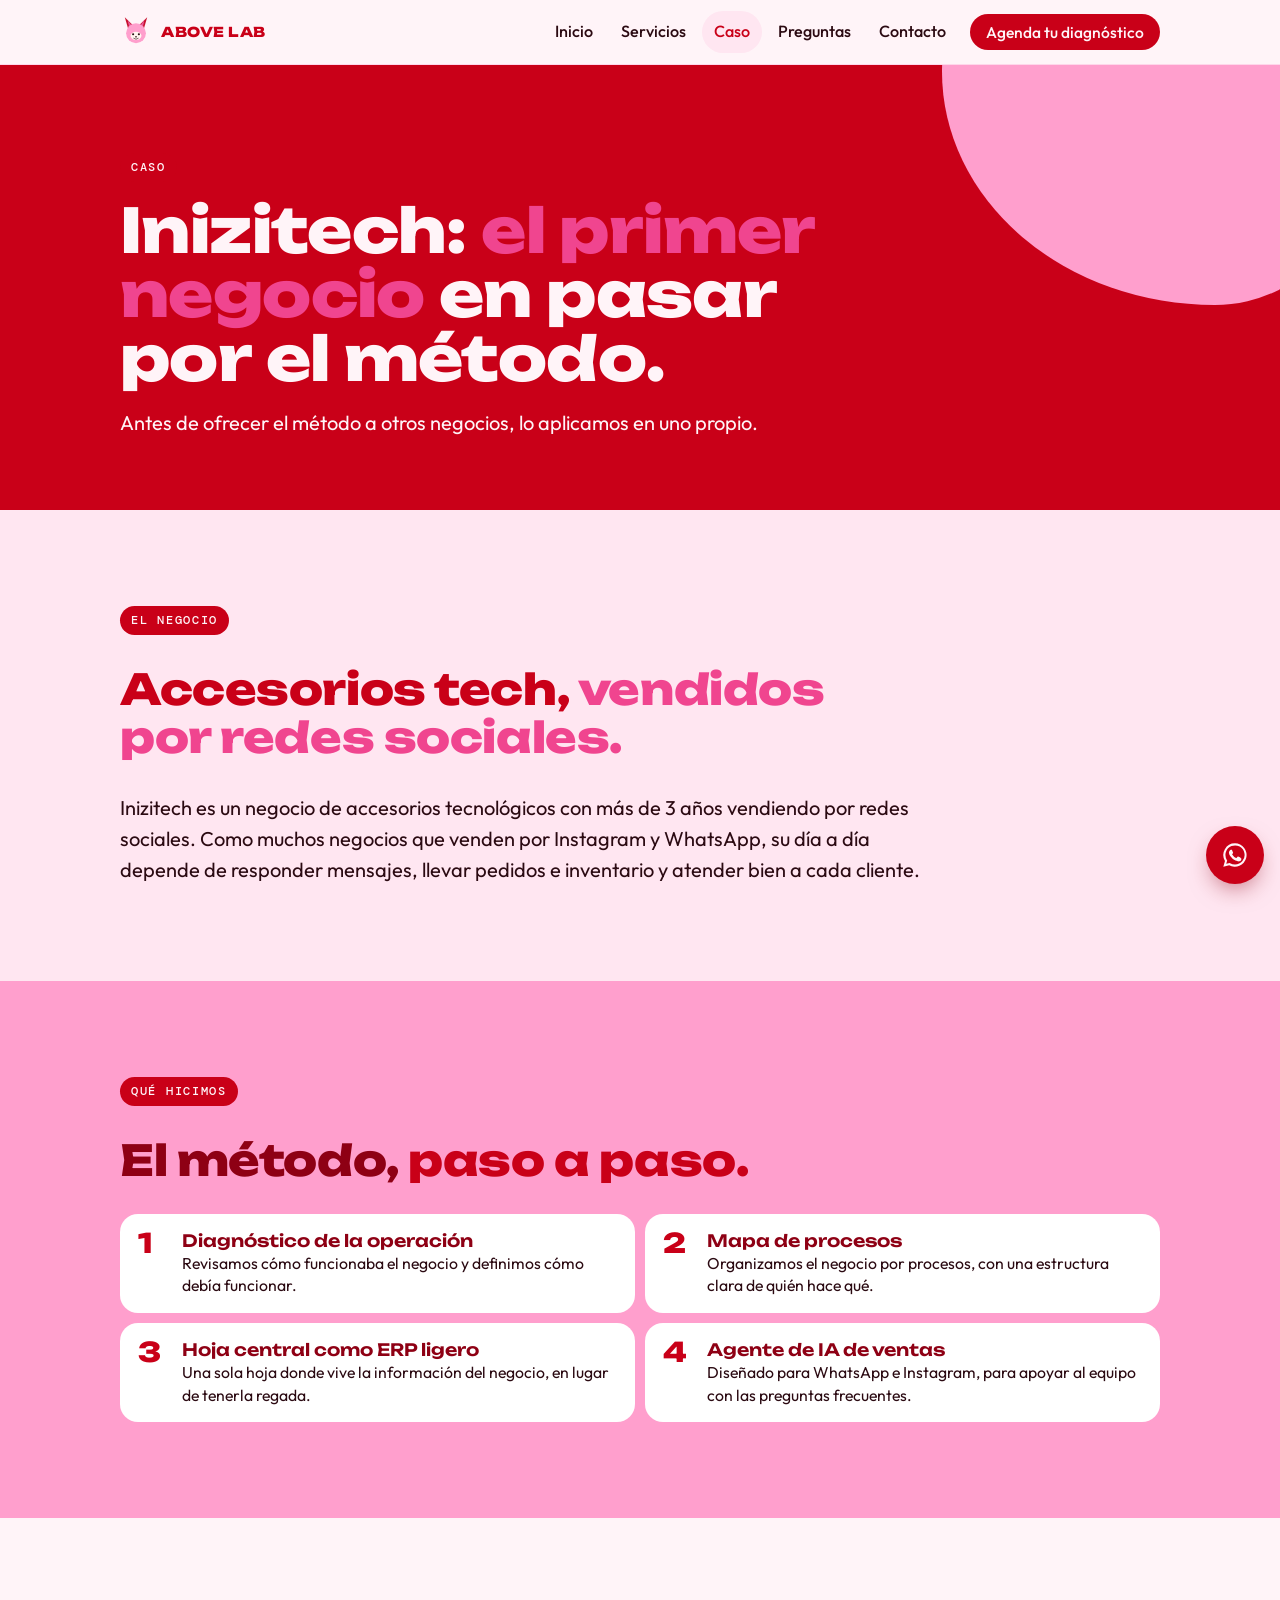
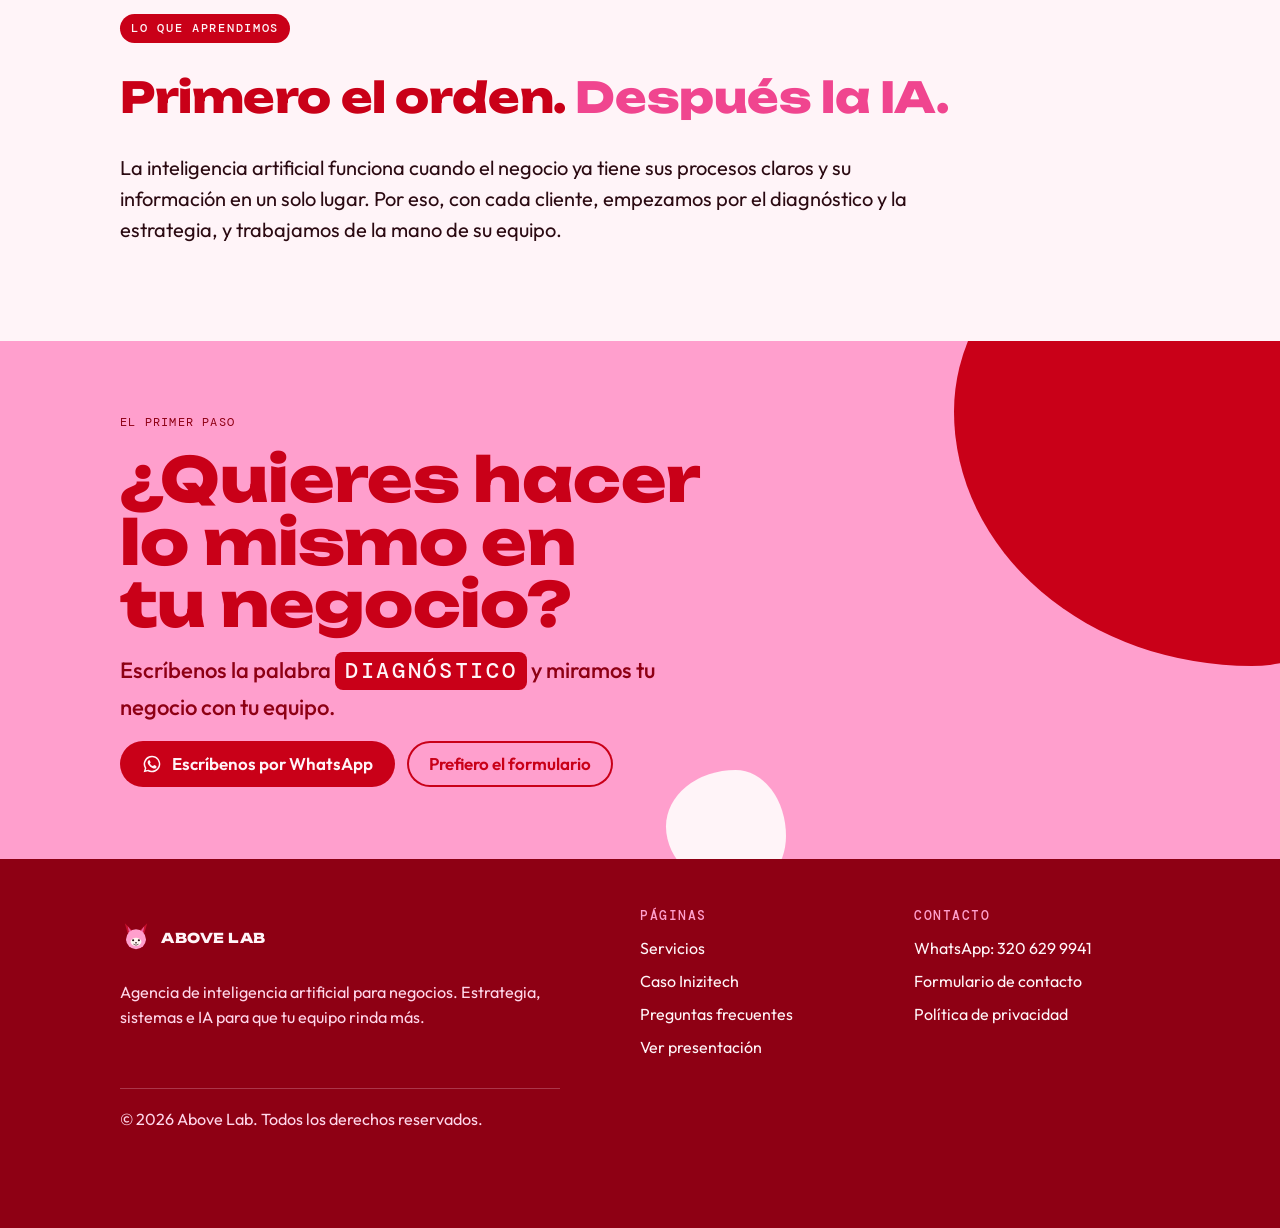
==== caso-inizitech/index.html @ ea4eb494 "Convertir la presentación en una página web completa - Inicio con scroll, menú, servicios, método, c" ====
<!DOCTYPE html>
<html lang="es">
<head>
  <meta charset="UTF-8">
  <meta name="viewport" content="width=device-width, initial-scale=1, viewport-fit=cover">
  <title>Caso Inizitech · Above Lab</title>
  <meta name="description" content="Cómo aplicamos el método de Above Lab en Inizitech, un negocio de accesorios tech que vende por redes sociales: diagnóstico, procesos, ERP ligero y agente de IA.">
  <meta name="theme-color" content="#C90018">
  <link rel="canonical" href="https://abovelab-ia.netlify.app/caso-inizitech/">
  <script>
    /* Si alguien entra por la dirección vieja de GitHub, lo llevamos a la principal (Netlify) */
    if (location.hostname === 'abovelab-ia.github.io') { location.replace('https://abovelab-ia.netlify.app' + location.pathname + location.search + location.hash); }
    document.documentElement.classList.add('js');
  </script>

  <!-- Vista previa al compartir el enlace -->
  <meta property="og:type" content="website">
  <meta property="og:site_name" content="Above Lab">
  <meta property="og:locale" content="es_CO">
  <meta property="og:url" content="https://abovelab-ia.netlify.app/caso-inizitech/">
  <meta property="og:title" content="Caso Inizitech · Above Lab">
  <meta property="og:description" content="Cómo aplicamos el método de Above Lab en Inizitech, un negocio de accesorios tech que vende por redes sociales: diagnóstico, procesos, ERP ligero y agente de IA.">
  <meta property="og:image" content="https://abovelab-ia.netlify.app/og.png">
  <meta property="og:image:width" content="1200">
  <meta property="og:image:height" content="630">
  <meta name="twitter:card" content="summary_large_image">

  <link rel="icon" href="/favicon.svg" type="image/svg+xml">
  <link rel="apple-touch-icon" href="/apple-touch-icon.png">
  <link rel="preconnect" href="https://fonts.googleapis.com">
  <link rel="preconnect" href="https://fonts.gstatic.com" crossorigin>
  <link rel="stylesheet" href="https://fonts.googleapis.com/css2?family=DM+Mono:wght@400;500&family=Outfit:wght@400;500;600&family=Unbounded:wght@600;800&display=swap">
  <link rel="stylesheet" href="/styles.css">
</head>
<body>
  <a class="saltar" href="#contenido">Saltar al contenido</a>

  <!-- ===== Barra superior y menú ===== -->
  <header class="site-header">
    <div class="wrap">
      <a class="brand" href="/" aria-label="Above Lab, ir al inicio">
        <svg viewBox="0 0 100 100" aria-hidden="true">
          <polygon points="25,38 15,4 46,34" fill="#C8102E"/>
          <polygon points="75,38 85,4 54,34" fill="#C8102E"/>
          <polygon points="28,31 24,13 38,31" fill="#E85D9C"/>
          <polygon points="72,31 76,13 62,31" fill="#E85D9C"/>
          <circle cx="50" cy="54" r="31" fill="#FF9FCD"/>
          <ellipse cx="50" cy="62" rx="17" ry="13" fill="#FFF6F0"/>
          <circle cx="41" cy="57" r="3.4" fill="#2A1015"/>
          <circle cx="59" cy="57" r="3.4" fill="#2A1015"/>
          <circle cx="50" cy="65" r="2.6" fill="#2A1015"/>
          <path d="M 43 70 Q 50 76 57 70" stroke="#2A1015" stroke-width="2" fill="none" stroke-linecap="round"/>
        </svg>
        <span>ABOVE LAB</span>
      </a>
      <button class="menu-btn" type="button" aria-controls="menu" aria-expanded="false" aria-label="Abrir menú">
        <svg viewBox="0 0 24 24" aria-hidden="true"><path d="M4 7h16M4 12h16M4 17h16" fill="none" stroke="currentColor" stroke-width="2.2" stroke-linecap="round"/></svg>
      </button>
      <nav class="nav" id="menu" aria-label="Menú principal">
        <a href="/">Inicio</a>
        <a href="/servicios/">Servicios</a>
        <a href="/caso-inizitech/" aria-current="page">Caso</a>
        <a href="/#preguntas">Preguntas</a>
        <a href="/contacto/">Contacto</a>
        <a class="btn chico" href="https://wa.me/573206299941?text=DIAGN%C3%93STICO" target="_blank" rel="noopener">Agenda tu diagnóstico</a>
      </nav>
    </div>
  </header>

  <main id="contenido">

    <section class="page-hero">
      <div class="blob uno" aria-hidden="true"></div>
      <div class="wrap">
        <span class="eyebrow">Caso</span>
        <h1>Inizitech: <em>el primer negocio</em> en pasar por el método.</h1>
        <p class="lede">Antes de ofrecer el método a otros negocios, lo aplicamos en uno propio.</p>
      </div>
    </section>

    <section class="seccion g-claro" aria-labelledby="negocio">
      <div class="wrap">
        <span class="eyebrow">El negocio</span>
        <h2 id="negocio" class="reveal">Accesorios tech, <em>vendidos por redes sociales.</em></h2>
        <p class="lede reveal">Inizitech es un negocio de accesorios tecnológicos con más de 3 años vendiendo por redes sociales. Como muchos negocios que venden por Instagram y WhatsApp, su día a día depende de responder mensajes, llevar pedidos e inventario y atender bien a cada cliente.</p>
      </div>
    </section>

    <section class="seccion g-rosa" aria-labelledby="hicimos">
      <div class="wrap">
        <span class="eyebrow">Qué hicimos</span>
        <h2 id="hicimos" class="reveal">El método, <em>paso a paso.</em></h2>
        <div class="pasos dos">
          <div class="paso reveal"><div><h3>Diagnóstico de la operación</h3><p>Revisamos cómo funcionaba el negocio y definimos cómo debía funcionar.</p></div></div>
          <div class="paso reveal"><div><h3>Mapa de procesos</h3><p>Organizamos el negocio por procesos, con una estructura clara de quién hace qué.</p></div></div>
          <div class="paso reveal"><div><h3>Hoja central como ERP ligero</h3><p>Una sola hoja donde vive la información del negocio, en lugar de tenerla regada.</p></div></div>
          <div class="paso reveal"><div><h3>Agente de IA de ventas</h3><p>Diseñado para WhatsApp e Instagram, para apoyar al equipo con las preguntas frecuentes.</p></div></div>
        </div>
      </div>
    </section>

    <section class="seccion g-crema" aria-labelledby="aprendimos">
      <div class="wrap">
        <span class="eyebrow">Lo que aprendimos</span>
        <h2 id="aprendimos" class="reveal">Primero el orden. <em>Después la IA.</em></h2>
        <p class="lede reveal">La inteligencia artificial funciona cuando el negocio ya tiene sus procesos claros y su información en un solo lugar. Por eso, con cada cliente, empezamos por el diagnóstico y la estrategia, y trabajamos de la mano de su equipo.</p>
      </div>
    </section>

    <!-- Llamado final -->
    <section class="cierre" aria-labelledby="cierre-titulo">
      <div class="blob uno" aria-hidden="true"></div>
      <div class="blob dos" aria-hidden="true"></div>
      <div class="wrap">
        <span class="mono">El primer paso</span>
        <h2 id="cierre-titulo">¿Quieres hacer lo mismo en tu negocio?</h2>
        <p>Escríbenos la palabra <span class="palabra">DIAGNÓSTICO</span> y miramos tu negocio con tu equipo.</p>
        <div class="botones">
          <a class="btn" href="https://wa.me/573206299941?text=DIAGN%C3%93STICO" target="_blank" rel="noopener"><svg viewBox="0 0 24 24" aria-hidden="true"><use href="#ico-wa"/></svg> Escríbenos por WhatsApp</a>
          <a class="btn borde" href="/contacto/">Prefiero el formulario</a>
        </div>
      </div>
    </section>
  </main>

  <!-- ===== Pie de página ===== -->
  <footer class="site-footer">
    <div class="wrap">
      <div style="display:grid;gap:12px">
        <a class="brand" href="/" aria-label="Above Lab, ir al inicio">
          <svg viewBox="0 0 100 100" aria-hidden="true">
          <polygon points="25,38 15,4 46,34" fill="#C8102E"/>
          <polygon points="75,38 85,4 54,34" fill="#C8102E"/>
          <polygon points="28,31 24,13 38,31" fill="#E85D9C"/>
          <polygon points="72,31 76,13 62,31" fill="#E85D9C"/>
          <circle cx="50" cy="54" r="31" fill="#FF9FCD"/>
          <ellipse cx="50" cy="62" rx="17" ry="13" fill="#FFF6F0"/>
          <circle cx="41" cy="57" r="3.4" fill="#2A1015"/>
          <circle cx="59" cy="57" r="3.4" fill="#2A1015"/>
          <circle cx="50" cy="65" r="2.6" fill="#2A1015"/>
          <path d="M 43 70 Q 50 76 57 70" stroke="#2A1015" stroke-width="2" fill="none" stroke-linecap="round"/>
        </svg>
          <span>ABOVE LAB</span>
        </a>
        <p>Agencia de inteligencia artificial para negocios. Estrategia, sistemas e IA para que tu equipo rinda más.</p>
      </div>
      <div>
        <h3>Páginas</h3>
        <ul>
          <li><a href="/servicios/">Servicios</a></li>
          <li><a href="/caso-inizitech/">Caso Inizitech</a></li>
          <li><a href="/#preguntas">Preguntas frecuentes</a></li>
          <li><a href="/presentacion/">Ver presentación</a></li>
        </ul>
      </div>
      <div>
        <h3>Contacto</h3>
        <ul>
          <li><a href="https://wa.me/573206299941?text=DIAGN%C3%93STICO" target="_blank" rel="noopener">WhatsApp: 320 629 9941</a></li>
          <li><a href="/contacto/">Formulario de contacto</a></li>
          <li><a href="/privacidad/">Política de privacidad</a></li>
        </ul>
      </div>
      <p class="legal">© 2026 Above Lab. Todos los derechos reservados.</p>
    </div>
  </footer>

  <a class="wa-flotante" href="https://wa.me/573206299941?text=DIAGN%C3%93STICO" target="_blank" rel="noopener" aria-label="Escríbenos por WhatsApp">
    <svg viewBox="0 0 24 24" aria-hidden="true"><use href="#ico-wa"/></svg>
  </a>

  <!-- Ícono de WhatsApp (se dibuja una vez y se reutiliza) -->
  <svg width="0" height="0" style="position:absolute" aria-hidden="true">
    <symbol id="ico-wa" viewBox="0 0 24 24"><path fill="currentColor" d="M12 2a10 10 0 0 0-8.6 15.1L2 22l5-1.3A10 10 0 1 0 12 2zm0 18.2a8.2 8.2 0 0 1-4.2-1.2l-.3-.2-3 .8.8-2.9-.2-.3A8.2 8.2 0 1 1 12 20.2zm4.5-6.1c-.2-.1-1.5-.7-1.7-.8-.2-.1-.4-.1-.6.1l-.8 1c-.1.2-.3.2-.5.1a6.7 6.7 0 0 1-3.3-2.9c-.3-.4.3-.4.7-1.4.1-.2 0-.3 0-.4l-.8-1.8c-.2-.5-.4-.4-.6-.4h-.5a1 1 0 0 0-.7.3 3 3 0 0 0-.9 2.2 5.2 5.2 0 0 0 1.1 2.7 11.8 11.8 0 0 0 4.5 4c1.7.7 2.3.8 3.2.6.5-.1 1.5-.6 1.7-1.2.2-.6.2-1.1.1-1.2l-.4-.3z"/></symbol>
  </svg>

  <script src="/main.js" defer></script>
</body>
</html>
---- styles.css ----
/* =========================================================
   Above Lab · Estilos de la página web
   Colores, tipografías y piezas que comparten todas las páginas.
   ========================================================= */

/* ===== Colores y tipografías de la marca ===== */
:root{
  color-scheme:light;
  --rojo:#C90018;
  --vino:#8E0014;
  --rosa:#FF9FCD;
  --rosa-claro:#FFE6F1;
  --fucsia:#F0458F;
  --crema:#FFF4F8;
  --rosa-luz:#FFD6EA;
  --tinta:#2B0A12;
  --tinta-suave:#6B3A47;
  --blanco:#FFFFFF;
  --f-display:'Unbounded','Arial Black','Segoe UI',system-ui,sans-serif;
  --f-body:'Outfit','Segoe UI',system-ui,sans-serif;
  --f-mono:'DM Mono','SFMono-Regular',Consolas,monospace;
  --ancho:1080px;
  --gut:max(20px, env(safe-area-inset-left, 0px));
  --header:64px;
}

/* ===== Base ===== */
*{box-sizing:border-box}
html{scroll-behavior:smooth;scroll-padding-top:calc(var(--header) + 12px)}
body{
  margin:0;background:var(--crema);color:var(--tinta);
  font-family:var(--f-body);font-size:16px;line-height:1.55;
  -webkit-tap-highlight-color:transparent;
}
h1,h2,h3,p,ul{margin:0}
img{max-width:100%;display:block}
a{color:inherit}
a:focus-visible,button:focus-visible,input:focus-visible,select:focus-visible,textarea:focus-visible,summary:focus-visible{
  outline:3px solid var(--fucsia);outline-offset:3px;
}
.wrap{width:100%;max-width:var(--ancho);margin-inline:auto;padding-inline:var(--gut)}
.saltar{position:absolute;left:-999px;top:8px;z-index:100;background:var(--rojo);color:var(--crema);padding:10px 14px;border-radius:10px}
.saltar:focus{left:12px}

/* ===== Barra superior y menú ===== */
.site-header{
  position:sticky;top:0;z-index:50;background:rgba(255,244,248,.94);
  backdrop-filter:saturate(1.4) blur(10px);-webkit-backdrop-filter:saturate(1.4) blur(10px);
  border-bottom:1px solid var(--rosa-luz);
}
.site-header .wrap{height:var(--header);display:flex;align-items:center;justify-content:space-between;gap:16px}
.brand{display:flex;align-items:center;gap:9px;text-decoration:none}
.brand svg{width:32px;height:32px;flex:none}
.brand span{font-family:var(--f-display);font-weight:800;font-size:.8rem;letter-spacing:.04em;color:var(--rojo)}
.nav{display:flex;align-items:center;gap:4px}
.nav a{
  text-decoration:none;font-weight:500;font-size:.95rem;color:var(--tinta);
  padding:8px 12px;border-radius:99px;transition:background .2s,color .2s;
}
.nav a:hover{background:var(--rosa-claro);color:var(--rojo)}
.nav a[aria-current="page"]{color:var(--rojo);background:var(--rosa-claro)}
.nav .btn{margin-left:8px}
.nav a.btn,.nav a.btn:hover{color:var(--crema)}
.nav a.btn{background:var(--rojo)}
.nav a.btn:hover{background:var(--vino)}
.menu-btn{
  display:none;width:44px;height:44px;border:0;border-radius:12px;cursor:pointer;
  background:var(--rosa-claro);color:var(--rojo);place-items:center;
}
.menu-btn svg{width:22px;height:22px}
@media (max-width:859px){
  .menu-btn{display:grid}
  .nav{
    position:absolute;left:0;right:0;top:var(--header);
    flex-direction:column;align-items:stretch;gap:2px;
    background:var(--crema);border-bottom:1px solid var(--rosa-luz);
    padding:10px var(--gut) 18px;box-shadow:0 18px 30px -18px rgba(43,10,18,.35);
    display:none;
  }
  .nav.abierto{display:flex}
  .nav a{padding:12px 14px;font-size:1.05rem}
  .nav .btn{margin:8px 0 0;justify-content:center}
}

/* ===== Botones ===== */
.btn{
  display:inline-flex;align-items:center;justify-content:center;gap:10px;
  padding:13px 22px;border-radius:99px;border:0;cursor:pointer;
  font-family:var(--f-body);font-weight:600;font-size:1rem;line-height:1.2;text-decoration:none;
  background:var(--rojo);color:var(--crema);transition:background .2s,transform .2s,color .2s;
}
.btn:hover{background:var(--vino)}
.btn:active{transform:scale(.97)}
.btn svg{width:20px;height:20px;flex:none}
.btn.claro{background:var(--crema);color:var(--rojo)}
.btn.claro:hover{background:var(--rosa-luz)}
.btn.borde{background:transparent;color:var(--rojo);box-shadow:inset 0 0 0 2px var(--rojo)}
.btn.borde:hover{background:var(--rojo);color:var(--crema)}
.on-rojo .btn.borde{color:var(--crema);box-shadow:inset 0 0 0 2px var(--crema)}
.on-rojo .btn.borde:hover{background:var(--crema);color:var(--rojo)}
.btn.chico{padding:9px 16px;font-size:.92rem}
.botones{display:flex;flex-wrap:wrap;gap:12px}
.enlace{font-weight:600;color:var(--rojo);text-decoration:none;display:inline-flex;align-items:center;gap:6px}
.enlace:hover{text-decoration:underline}
.on-rojo .enlace{color:var(--crema)}

/* ===== Secciones ===== */
.seccion{padding-block:64px}
.seccion .wrap{display:flex;flex-direction:column;gap:22px}
.g-claro{background:var(--rosa-claro);color:var(--tinta)}
.g-rosa{background:var(--rosa);color:var(--tinta)}
.g-rojo{background:var(--rojo);color:var(--crema)}
.g-crema{background:var(--crema);color:var(--tinta)}

.eyebrow{
  font-family:var(--f-mono);font-weight:500;font-size:.72rem;letter-spacing:.14em;text-transform:uppercase;
  display:inline-flex;align-items:center;align-self:flex-start;
  padding:5px 11px;border-radius:99px;background:var(--rojo);color:var(--crema);
}
.g-rojo .eyebrow{background:var(--rosa);color:var(--vino)}
h1,h2{font-family:var(--f-display);font-weight:800;letter-spacing:-.01em;text-wrap:balance}
h2{font-size:clamp(1.5rem,5.2vw,2.5rem);line-height:1.14;color:var(--rojo)}
h2 em,h1 em{font-style:normal;color:var(--fucsia)}
.g-rosa h2{color:var(--vino)}
.g-rosa h2 em{color:var(--rojo)}
.g-rojo h2,.g-rojo h1{color:var(--crema)}
.g-rojo h2 em,.g-rojo h1 em{color:var(--rosa)}
.lede{font-size:clamp(1.02rem,3.4vw,1.18rem);max-width:62ch}
.mono{font-family:var(--f-mono);font-size:.72rem;letter-spacing:.1em;text-transform:uppercase}
.nota-final{font-size:1.02rem;font-weight:500;max-width:60ch}

/* ===== Portada (inicio) y encabezado de páginas internas ===== */
.hero{position:relative;overflow:hidden;background:var(--rojo);color:var(--crema)}
.hero .wrap{position:relative;min-height:min(84svh,720px);display:flex;flex-direction:column;justify-content:flex-end;gap:18px;padding-block:56px}
.hero .mono{color:var(--rosa-luz)}
.wordmark{font-size:clamp(3.2rem,17vw,7.5rem);line-height:.92;letter-spacing:-.03em;color:var(--crema)}
.wordmark b{display:block;font-weight:800;color:var(--rosa)}
.tagline{font-size:clamp(1.08rem,4.2vw,1.45rem);font-weight:500;line-height:1.3;max-width:30ch}
.blob{position:absolute;aspect-ratio:1;border-radius:58% 42% 38% 62% / 47% 55% 45% 53%;animation:morf 14s ease-in-out infinite alternate}
.blob.uno{width:min(92vw,560px);top:-40%;right:-34%;background:var(--rosa)}
.blob.dos{width:min(26vw,150px);top:34%;left:-8%;background:var(--vino);animation-duration:10s;animation-direction:alternate-reverse}
.page-hero{position:relative;overflow:hidden;background:var(--rojo);color:var(--crema)}
.page-hero .wrap{position:relative;padding-block:56px 48px;display:flex;flex-direction:column;gap:16px}
.page-hero h1{font-size:clamp(2rem,8vw,3.6rem);line-height:1.05}
.page-hero .lede{color:var(--crema)}
.page-hero .blob.uno{width:150px;top:-60px;right:-60px}
.page-hero .blob.dos{display:none}

/* ===== Tarjetas ===== */
.grid{display:grid;grid-template-columns:1fr;gap:12px}
.card{border-radius:18px;padding:16px 18px;background:var(--blanco);color:var(--tinta);display:flex;flex-direction:column;gap:6px}
.card .mono{color:var(--fucsia)}
.card h3{font-family:var(--f-display);font-weight:600;font-size:1.02rem;line-height:1.25}
.card p{font-size:.95rem;line-height:1.45}
.g-rojo .card p{color:var(--tinta)}
.remate{font-size:1.02rem;font-weight:500;max-width:60ch}

/* Problema */
.sintoma{display:grid;grid-template-columns:auto 1fr;gap:12px;align-items:start;padding:15px 16px;border-radius:16px;background:var(--blanco)}
.sintoma .x{width:30px;height:30px;border-radius:50%;background:var(--rojo);color:var(--crema);display:grid;place-items:center;font-family:var(--f-display);font-weight:800;font-size:.8rem}
.sintoma h3{font-size:1.02rem;font-weight:600;line-height:1.25}
.sintoma p{font-size:.93rem;color:var(--tinta-suave);line-height:1.45}

/* Servicios (sigla + texto) */
.servicio{display:grid;grid-template-columns:54px 1fr;gap:14px;align-items:start}
.sym{
  width:54px;height:54px;border-radius:12px;display:grid;place-items:center;
  font-family:var(--f-display);font-weight:800;font-size:1.12rem;background:var(--rojo);color:var(--crema);
}
.sym.rosa{background:var(--rosa);color:var(--vino)}
.servicio h3{font-size:1.02rem;font-weight:600;line-height:1.25}
.servicio p{font-size:.93rem;line-height:1.45;color:var(--tinta-suave)}
.servicio-card{background:var(--blanco);border-radius:20px;padding:20px;display:flex;flex-direction:column;gap:12px}
.servicio-card .cabeza{display:grid;grid-template-columns:54px 1fr;gap:14px;align-items:center}
.servicio-card h3{font-family:var(--f-display);font-weight:600;font-size:1.05rem;line-height:1.25;color:var(--vino)}
.servicio-card p{font-size:.96rem;line-height:1.5}
.grupo-titulo{font-family:var(--f-mono);font-size:.78rem;letter-spacing:.12em;text-transform:uppercase;color:var(--vino);margin-top:10px}

/* Lista con chulitos */
.checks{list-style:none;padding:0;display:grid;gap:8px}
.checks li{display:grid;grid-template-columns:22px 1fr;gap:10px;font-size:.95rem;line-height:1.4;align-items:start}
.checks li::before{
  content:"";width:22px;height:22px;border-radius:50%;background:var(--rojo);
  background-image:url("data:image/svg+xml,%3Csvg xmlns='http://www.w3.org/2000/svg' viewBox='0 0 22 22'%3E%3Cpath d='M6 11.5l3.4 3.4L16.2 8' fill='none' stroke='%23FFF4F8' stroke-width='2.4' stroke-linecap='round' stroke-linejoin='round'/%3E%3C/svg%3E");
}

/* Pasos numerados */
.pasos{display:grid;grid-template-columns:1fr;gap:10px;counter-reset:paso}
.paso{counter-increment:paso;display:grid;grid-template-columns:auto 1fr;gap:14px;align-items:start;align-content:start;padding:16px 18px;border-radius:18px;background:var(--blanco)}
.paso::before{content:counter(paso);font-family:var(--f-display);font-weight:800;font-size:1.6rem;line-height:1;color:var(--rojo);min-width:1.1em}
.paso h3{font-family:var(--f-display);font-weight:600;font-size:1rem;line-height:1.25;color:var(--vino)}
.paso p{font-size:.93rem;line-height:1.45}
.g-claro .paso.crema,.g-crema .paso{background:var(--blanco)}

/* Caso */
.ficha{background:var(--blanco);border-radius:22px;padding:22px 20px;display:flex;flex-direction:column;gap:14px;border:2px dashed var(--rosa)}
.ficha p{font-size:.98rem}

/* Preguntas frecuentes */
.faq{display:grid;gap:10px}
.faq details{background:var(--blanco);border-radius:16px;padding:0 18px}
.faq summary{
  cursor:pointer;list-style:none;display:flex;justify-content:space-between;align-items:center;gap:14px;
  padding:16px 0;font-weight:600;font-size:1.02rem;line-height:1.3;
}
.faq summary::-webkit-details-marker{display:none}
.faq summary::after{
  content:"+";flex:none;width:28px;height:28px;border-radius:50%;display:grid;place-items:center;
  background:var(--rosa-claro);color:var(--rojo);font-family:var(--f-display);font-weight:800;transition:transform .2s;
}
.faq details[open] summary::after{transform:rotate(45deg)}
.faq details p{padding:0 0 18px;font-size:.96rem;line-height:1.55;color:var(--tinta-suave);max-width:70ch}

/* Llamado final */
.cierre{position:relative;overflow:hidden;background:var(--rosa);color:var(--vino)}
.cierre .wrap{position:relative;padding-block:72px;display:flex;flex-direction:column;gap:16px;align-items:flex-start}
.cierre .blob.uno{background:var(--rojo);width:150px;top:-60px;right:-60px}
.cierre .blob.dos{background:var(--crema);top:auto;bottom:-6%;left:52%}
.cierre h2{font-size:clamp(2rem,9vw,4rem);line-height:1.02;color:var(--rojo);max-width:14ch}
.cierre p{font-size:clamp(1.05rem,4vw,1.3rem);font-weight:500;max-width:32ch}
.palabra{display:inline-block;font-family:var(--f-mono);font-weight:500;letter-spacing:.12em;background:var(--rojo);color:var(--crema);padding:2px 10px;border-radius:8px}

/* ===== Formulario ===== */
.form{display:grid;gap:14px;background:var(--blanco);border-radius:22px;padding:22px 20px}
.campo{display:grid;gap:6px}
.campo label{font-weight:600;font-size:.95rem}
.campo .ayuda{font-size:.85rem;color:var(--tinta-suave)}
.campo input,.campo select,.campo textarea{
  width:100%;font:inherit;font-size:1rem;color:var(--tinta);
  background:var(--crema);border:1.5px solid var(--rosa-luz);border-radius:12px;padding:12px 14px;
}
.campo input:focus,.campo select:focus,.campo textarea:focus{border-color:var(--rojo);outline:none;box-shadow:0 0 0 3px var(--rosa-luz)}
.campo textarea{min-height:120px;resize:vertical}
.acepto{display:grid;grid-template-columns:22px 1fr;gap:10px;align-items:start;font-size:.92rem}
.acepto input{width:20px;height:20px;margin:2px 0 0;accent-color:var(--rojo)}
.oculto{position:absolute!important;left:-9999px!important}
.contacto-grid{display:grid;grid-template-columns:1fr;gap:16px;align-items:start}
.canal{background:var(--rojo);color:var(--crema);border-radius:22px;padding:22px 20px;display:flex;flex-direction:column;gap:12px}
.canal h3{font-family:var(--f-display);font-weight:800;font-size:1.15rem}

/* Texto largo (política) */
.texto{max-width:72ch;display:flex;flex-direction:column;gap:14px}
.texto h2{font-size:clamp(1.2rem,4vw,1.5rem);margin-top:14px}
.texto p,.texto li{font-size:1rem;line-height:1.65}
.texto ul{padding-left:1.2em;display:grid;gap:6px}

/* ===== Pie de página ===== */
.site-footer{background:var(--vino);color:var(--crema);padding-block:48px 96px}
.site-footer .wrap{display:grid;gap:28px}
.site-footer .brand span{color:var(--crema)}
.site-footer p{font-size:.95rem;color:var(--rosa-luz);max-width:40ch}
.site-footer h3{font-family:var(--f-mono);font-size:.74rem;letter-spacing:.12em;text-transform:uppercase;color:var(--rosa);margin-bottom:10px;font-weight:500}
.site-footer ul{list-style:none;padding:0;display:grid;gap:8px}
.site-footer a{text-decoration:none;color:var(--crema)}
.site-footer a:hover{text-decoration:underline}
.legal{font-size:.82rem;color:var(--rosa-luz);border-top:1px solid rgba(255,214,234,.25);padding-top:18px}

/* ===== Botón flotante de WhatsApp ===== */
.wa-flotante{
  position:fixed;right:max(16px, env(safe-area-inset-right, 0px));bottom:max(16px, env(safe-area-inset-bottom, 0px));z-index:60;
  width:58px;height:58px;border-radius:50%;display:grid;place-items:center;
  background:var(--rojo);color:var(--crema);box-shadow:0 10px 24px -8px rgba(142,0,20,.6);
  transition:transform .2s,background .2s;
}
.wa-flotante:hover{background:var(--vino);transform:scale(1.06)}
.wa-flotante svg{width:28px;height:28px}

/* ===== Animaciones ===== */
@keyframes morf{to{border-radius:40% 60% 62% 38% / 58% 40% 60% 42%;transform:rotate(14deg) scale(1.05)}}
.js .reveal{opacity:0;transform:translateY(18px);transition:opacity .6s ease,transform .6s cubic-bezier(.2,.7,.2,1)}
.js .reveal.visible{opacity:1;transform:none}
@media (prefers-reduced-motion: reduce){
  html{scroll-behavior:auto}
  *,*::before,*::after{animation:none!important;transition:none!important}
  .js .reveal{opacity:1;transform:none}
}

/* ===== Pantallas grandes (computadora) ===== */
@media (min-width:820px){
  html{font-size:106.25%}
  .seccion{padding-block:96px}
  .seccion .wrap{gap:30px}
  .grid.dos{grid-template-columns:1fr 1fr}
  .grid.tres{grid-template-columns:repeat(3,1fr)}
  .grid.cuatro{grid-template-columns:repeat(4,1fr)}
  .pasos.dos{grid-template-columns:1fr 1fr}
  .pasos.tres{grid-template-columns:repeat(3,1fr)}
  .pasos.cuatro{grid-template-columns:repeat(4,1fr)}
  .pasos.cuatro .paso,.pasos.tres .paso{grid-template-columns:1fr}
  .hero .wrap{justify-content:center}
  .hero .wrap > *{max-width:min(58%,600px)}
  .blob.uno{width:min(46vw,620px);top:-18%;right:-10%}
  .blob.dos{width:120px;top:auto;bottom:10%;left:56%}
  .wordmark{font-size:clamp(3rem,9vw,7rem)}
  .page-hero .wrap{padding-block:88px 72px}
  .page-hero .blob.uno{width:min(40vw,440px);top:-45%;right:-8%}
  .cierre .blob.uno{width:min(42vw,480px);top:-30%;right:-12%}
  .page-hero .wrap > *{max-width:min(70%,720px)}
  .cierre .wrap > *{max-width:min(58%,620px)}
  .cierre h2{font-size:clamp(2rem,4.8vw,3.8rem)}
  .contacto-grid{grid-template-columns:3fr 2fr;gap:24px}
  .site-footer .wrap{grid-template-columns:2fr 1fr 1fr}
  .legal{grid-column:1/-1}
}
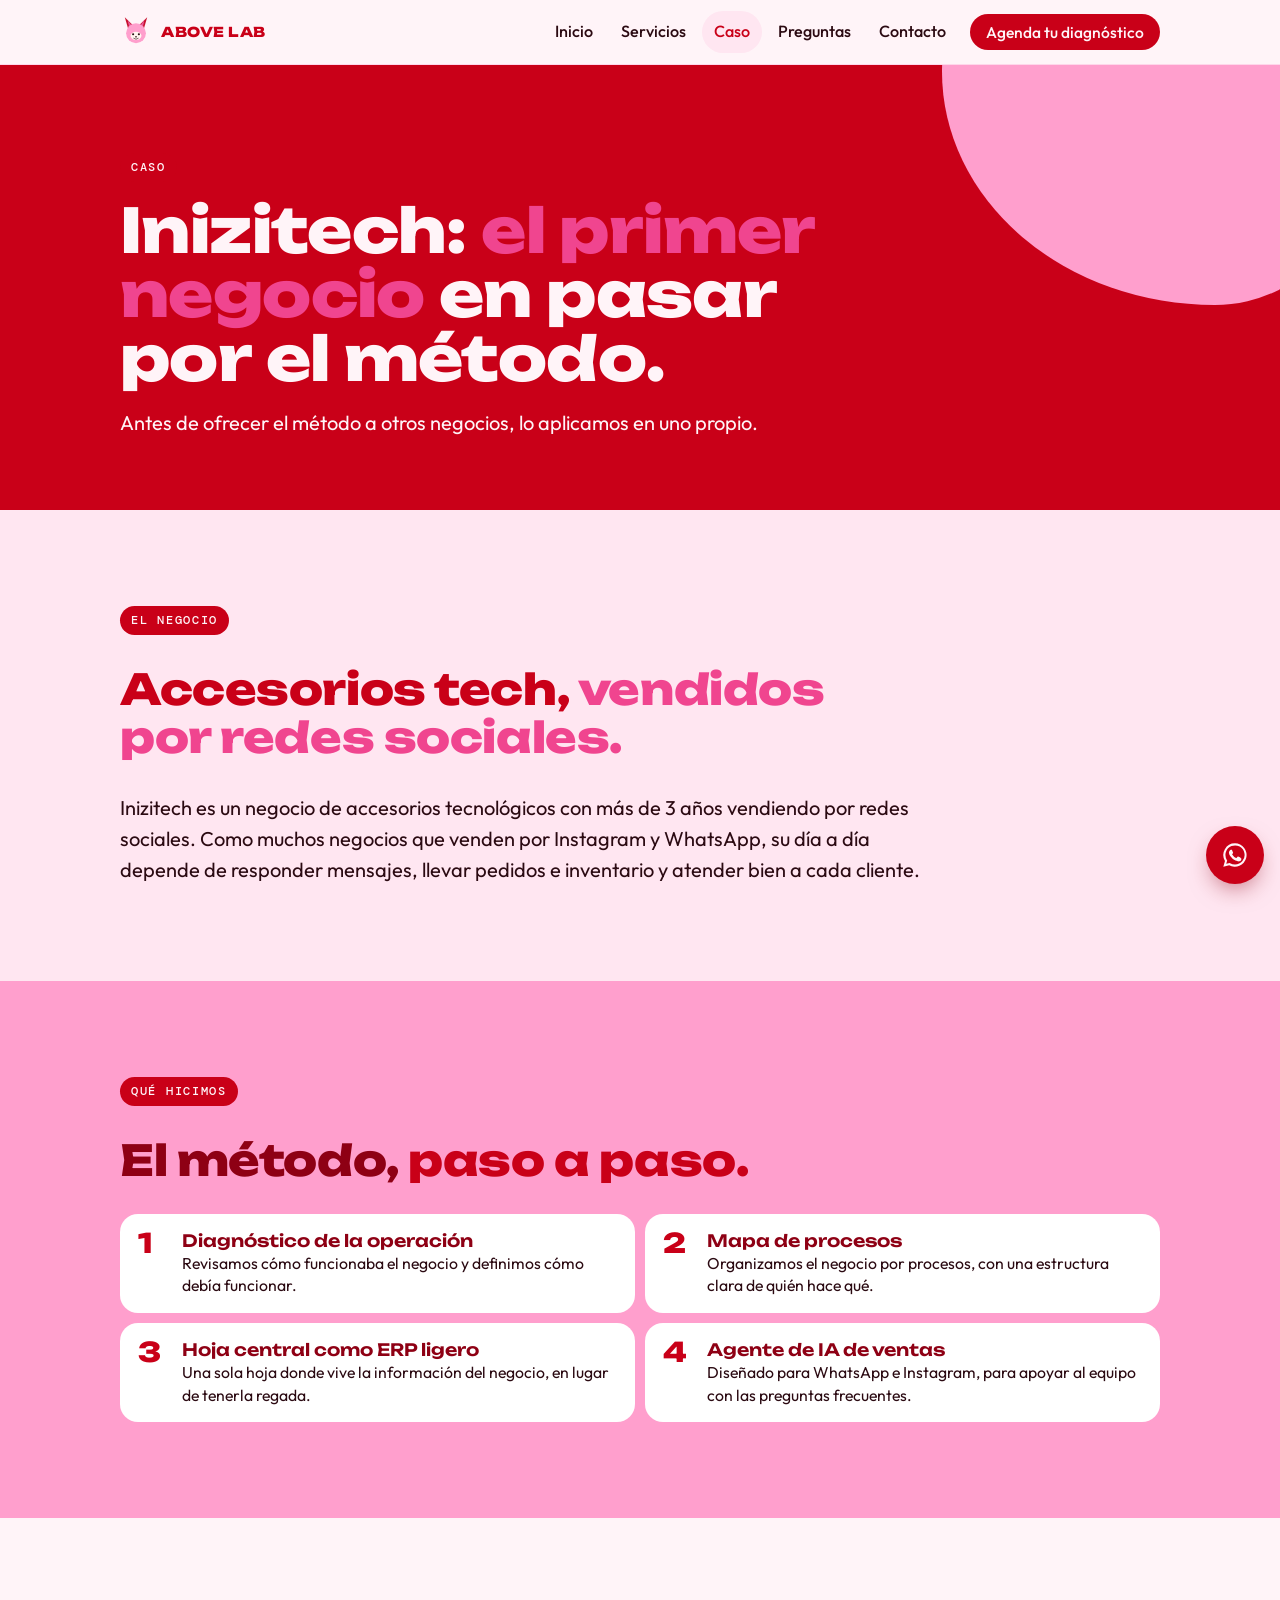
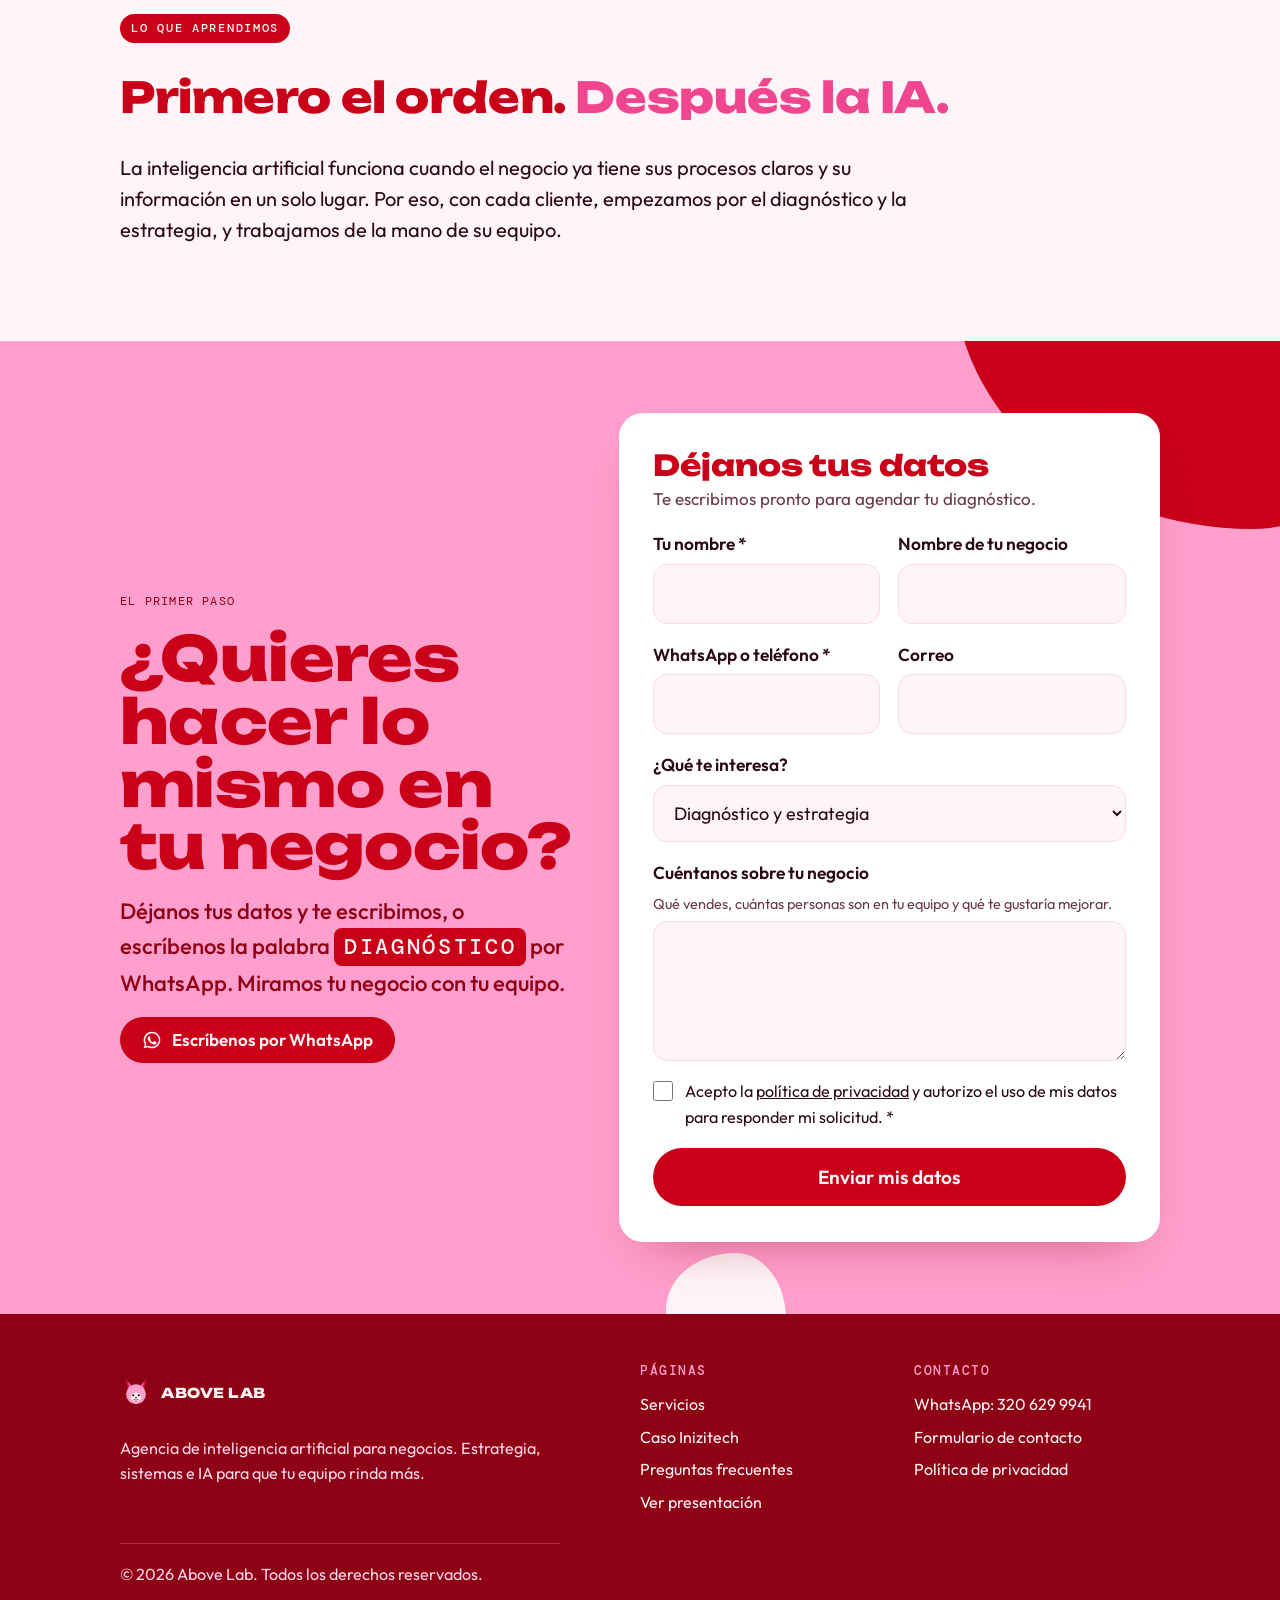
==== commit e53b307f: "Formulario más grande al final de Inicio, Servicios y Caso - El bloque final de cada página ahora in" ====
--- a/caso-inizitech/index.html
+++ b/caso-inizitech/index.html
@@ -107,18 +107,71 @@
       </div>
     </section>
 
-    <!-- Llamado final -->
-    <section class="cierre" aria-labelledby="cierre-titulo">
+    <!-- Llamado final con formulario -->
+    <section class="cierre" id="formulario" aria-labelledby="cierre-titulo">
       <div class="blob uno" aria-hidden="true"></div>
       <div class="blob dos" aria-hidden="true"></div>
-      <div class="wrap">
-        <span class="mono">El primer paso</span>
-        <h2 id="cierre-titulo">¿Quieres hacer lo mismo en tu negocio?</h2>
-        <p>Escríbenos la palabra <span class="palabra">DIAGNÓSTICO</span> y miramos tu negocio con tu equipo.</p>
-        <div class="botones">
-          <a class="btn" href="https://wa.me/573206299941?text=DIAGN%C3%93STICO" target="_blank" rel="noopener"><svg viewBox="0 0 24 24" aria-hidden="true"><use href="#ico-wa"/></svg> Escríbenos por WhatsApp</a>
-          <a class="btn borde" href="/contacto/">Prefiero el formulario</a>
+      <div class="wrap cierre-grid">
+        <div class="cierre-texto">
+          <span class="mono">El primer paso</span>
+          <h2 id="cierre-titulo">¿Quieres hacer lo mismo en tu negocio?</h2>
+          <p>Déjanos tus datos y te escribimos, o escríbenos la palabra <span class="palabra">DIAGNÓSTICO</span> por WhatsApp. Miramos tu negocio con tu equipo.</p>
+          <div class="botones">
+            <a class="btn" href="https://wa.me/573206299941?text=DIAGN%C3%93STICO" target="_blank" rel="noopener"><svg viewBox="0 0 24 24" aria-hidden="true"><use href="#ico-wa"/></svg> Escríbenos por WhatsApp</a>
+          </div>
         </div>
+        <form class="form" name="contacto" method="POST" action="/gracias/" data-netlify="true" netlify-honeypot="bot-field">
+            <input type="hidden" name="form-name" value="contacto">
+            <p class="oculto"><label>No llenes este campo: <input name="bot-field" tabindex="-1" autocomplete="off"></label></p>
+            <div class="form-cabeza">
+              <h3>Déjanos tus datos</h3>
+              <p>Te escribimos pronto para agendar tu diagnóstico.</p>
+            </div>
+            <div class="fila">
+              <div class="campo">
+                <label for="nombre">Tu nombre *</label>
+                <input id="nombre" name="nombre" type="text" autocomplete="name" required>
+              </div>
+              <div class="campo">
+                <label for="negocio">Nombre de tu negocio</label>
+                <input id="negocio" name="negocio" type="text" autocomplete="organization">
+              </div>
+            </div>
+            <div class="fila">
+              <div class="campo">
+                <label for="telefono">WhatsApp o teléfono *</label>
+                <input id="telefono" name="telefono" type="tel" autocomplete="tel" inputmode="tel" required>
+              </div>
+              <div class="campo">
+                <label for="correo">Correo</label>
+                <input id="correo" name="correo" type="email" autocomplete="email">
+              </div>
+            </div>
+            <div class="campo">
+              <label for="interes">¿Qué te interesa?</label>
+              <select id="interes" name="interes">
+                <option>Diagnóstico y estrategia</option>
+                <option>Sistema de gestión (ERP / CRM)</option>
+                <option>Automatizaciones</option>
+                <option>Agentes de IA para ventas y atención</option>
+                <option>Asesoría estratégica</option>
+                <option>Taller de IA para mi equipo</option>
+                <option>Página web</option>
+                <option>Contenido y marca</option>
+                <option>Todavía no lo sé</option>
+              </select>
+            </div>
+            <div class="campo">
+              <label for="mensaje">Cuéntanos sobre tu negocio</label>
+              <span class="ayuda" id="mensaje-ayuda">Qué vendes, cuántas personas son en tu equipo y qué te gustaría mejorar.</span>
+              <textarea id="mensaje" name="mensaje" aria-describedby="mensaje-ayuda"></textarea>
+            </div>
+            <label class="acepto">
+              <input type="checkbox" name="acepto-privacidad" value="Sí" required>
+              <span>Acepto la <a href="/privacidad/" target="_blank">política de privacidad</a> y autorizo el uso de mis datos para responder mi solicitud. *</span>
+            </label>
+            <button class="btn grande" type="submit">Enviar mis datos</button>
+          </form>
       </div>
     </section>
   </main>
@@ -174,6 +227,7 @@
     <symbol id="ico-wa" viewBox="0 0 24 24"><path fill="currentColor" d="M12 2a10 10 0 0 0-8.6 15.1L2 22l5-1.3A10 10 0 1 0 12 2zm0 18.2a8.2 8.2 0 0 1-4.2-1.2l-.3-.2-3 .8.8-2.9-.2-.3A8.2 8.2 0 1 1 12 20.2zm4.5-6.1c-.2-.1-1.5-.7-1.7-.8-.2-.1-.4-.1-.6.1l-.8 1c-.1.2-.3.2-.5.1a6.7 6.7 0 0 1-3.3-2.9c-.3-.4.3-.4.7-1.4.1-.2 0-.3 0-.4l-.8-1.8c-.2-.5-.4-.4-.6-.4h-.5a1 1 0 0 0-.7.3 3 3 0 0 0-.9 2.2 5.2 5.2 0 0 0 1.1 2.7 11.8 11.8 0 0 0 4.5 4c1.7.7 2.3.8 3.2.6.5-.1 1.5-.6 1.7-1.2.2-.6.2-1.1.1-1.2l-.4-.3z"/></symbol>
   </svg>
 
+  <script src="/formulario.js" defer></script>
   <script src="/main.js" defer></script>
 </body>
 </html>
--- a/styles.css
+++ b/styles.css
@@ -214,24 +214,31 @@
 /* Llamado final */
 .cierre{position:relative;overflow:hidden;background:var(--rosa);color:var(--vino)}
 .cierre .wrap{position:relative;padding-block:72px;display:flex;flex-direction:column;gap:16px;align-items:flex-start}
+.cierre .cierre-grid{display:grid;grid-template-columns:1fr;gap:28px;align-items:start}
+.cierre-texto{display:flex;flex-direction:column;gap:16px;align-items:flex-start}
 .cierre .blob.uno{background:var(--rojo);width:150px;top:-60px;right:-60px}
 .cierre .blob.dos{background:var(--crema);top:auto;bottom:-6%;left:52%}
 .cierre h2{font-size:clamp(2rem,9vw,4rem);line-height:1.02;color:var(--rojo);max-width:14ch}
-.cierre p{font-size:clamp(1.05rem,4vw,1.3rem);font-weight:500;max-width:32ch}
+.cierre-texto p{font-size:clamp(1.05rem,4vw,1.3rem);font-weight:500;max-width:32ch}
 .palabra{display:inline-block;font-family:var(--f-mono);font-weight:500;letter-spacing:.12em;background:var(--rojo);color:var(--crema);padding:2px 10px;border-radius:8px}
 
 /* ===== Formulario ===== */
-.form{display:grid;gap:14px;background:var(--blanco);border-radius:22px;padding:22px 20px}
+.form{position:relative;display:grid;gap:18px;background:var(--blanco);color:var(--tinta);border-radius:24px;padding:26px 20px;box-shadow:0 24px 50px -28px rgba(142,0,20,.45);width:100%}
+.form-cabeza{display:grid;gap:4px}
+.form-cabeza h3{font-family:var(--f-display);font-weight:800;font-size:clamp(1.3rem,5vw,1.7rem);line-height:1.15;color:var(--rojo)}
+.form-cabeza p{font-size:1rem;color:var(--tinta-suave)}
+.fila{display:grid;grid-template-columns:1fr;gap:18px}
 .campo{display:grid;gap:6px}
-.campo label{font-weight:600;font-size:.95rem}
+.campo label{font-weight:600;font-size:1.02rem}
 .campo .ayuda{font-size:.85rem;color:var(--tinta-suave)}
 .campo input,.campo select,.campo textarea{
   width:100%;font:inherit;font-size:1rem;color:var(--tinta);
-  background:var(--crema);border:1.5px solid var(--rosa-luz);border-radius:12px;padding:12px 14px;
+  background:var(--crema);border:1.5px solid var(--rosa-luz);border-radius:14px;padding:15px 16px;min-height:54px;font-size:1.06rem;
 }
 .campo input:focus,.campo select:focus,.campo textarea:focus{border-color:var(--rojo);outline:none;box-shadow:0 0 0 3px var(--rosa-luz)}
-.campo textarea{min-height:120px;resize:vertical}
-.acepto{display:grid;grid-template-columns:22px 1fr;gap:10px;align-items:start;font-size:.92rem}
+.campo textarea{min-height:140px;resize:vertical}
+.acepto{display:grid;grid-template-columns:22px 1fr;gap:10px;align-items:start;font-size:.95rem}
+.btn.grande{width:100%;padding:18px 24px;font-size:1.12rem}
 .acepto input{width:20px;height:20px;margin:2px 0 0;accent-color:var(--rojo)}
 .oculto{position:absolute!important;left:-9999px!important}
 .contacto-grid{display:grid;grid-template-columns:1fr;gap:16px;align-items:start}
@@ -296,9 +303,11 @@
   .page-hero .blob.uno{width:min(40vw,440px);top:-45%;right:-8%}
   .cierre .blob.uno{width:min(42vw,480px);top:-30%;right:-12%}
   .page-hero .wrap > *{max-width:min(70%,720px)}
-  .cierre .wrap > *{max-width:min(58%,620px)}
+  .cierre .cierre-grid{grid-template-columns:5fr 6fr;gap:48px;align-items:center}
+  .form{padding:36px 34px}
+  .fila{grid-template-columns:1fr 1fr}
   .cierre h2{font-size:clamp(2rem,4.8vw,3.8rem)}
-  .contacto-grid{grid-template-columns:3fr 2fr;gap:24px}
+  .contacto-grid{grid-template-columns:2fr 1fr;gap:24px}
   .site-footer .wrap{grid-template-columns:2fr 1fr 1fr}
   .legal{grid-column:1/-1}
 }
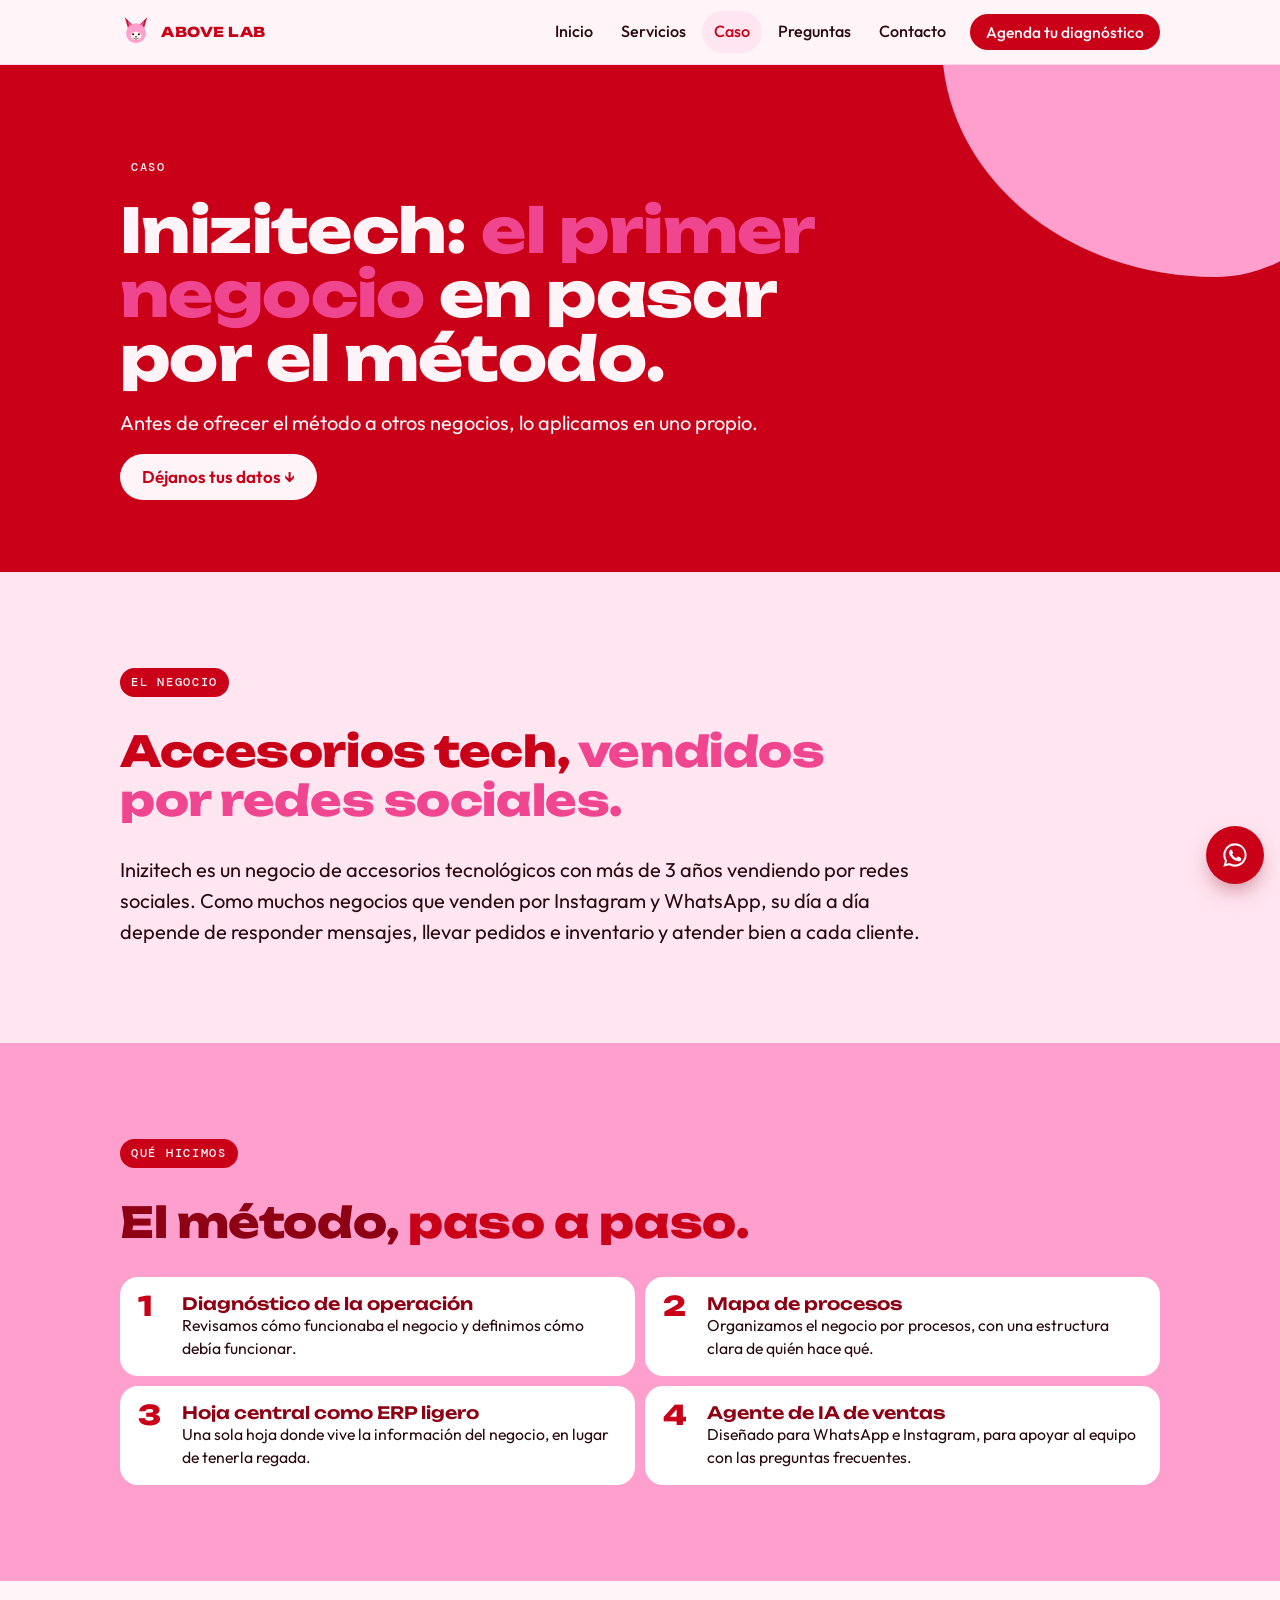
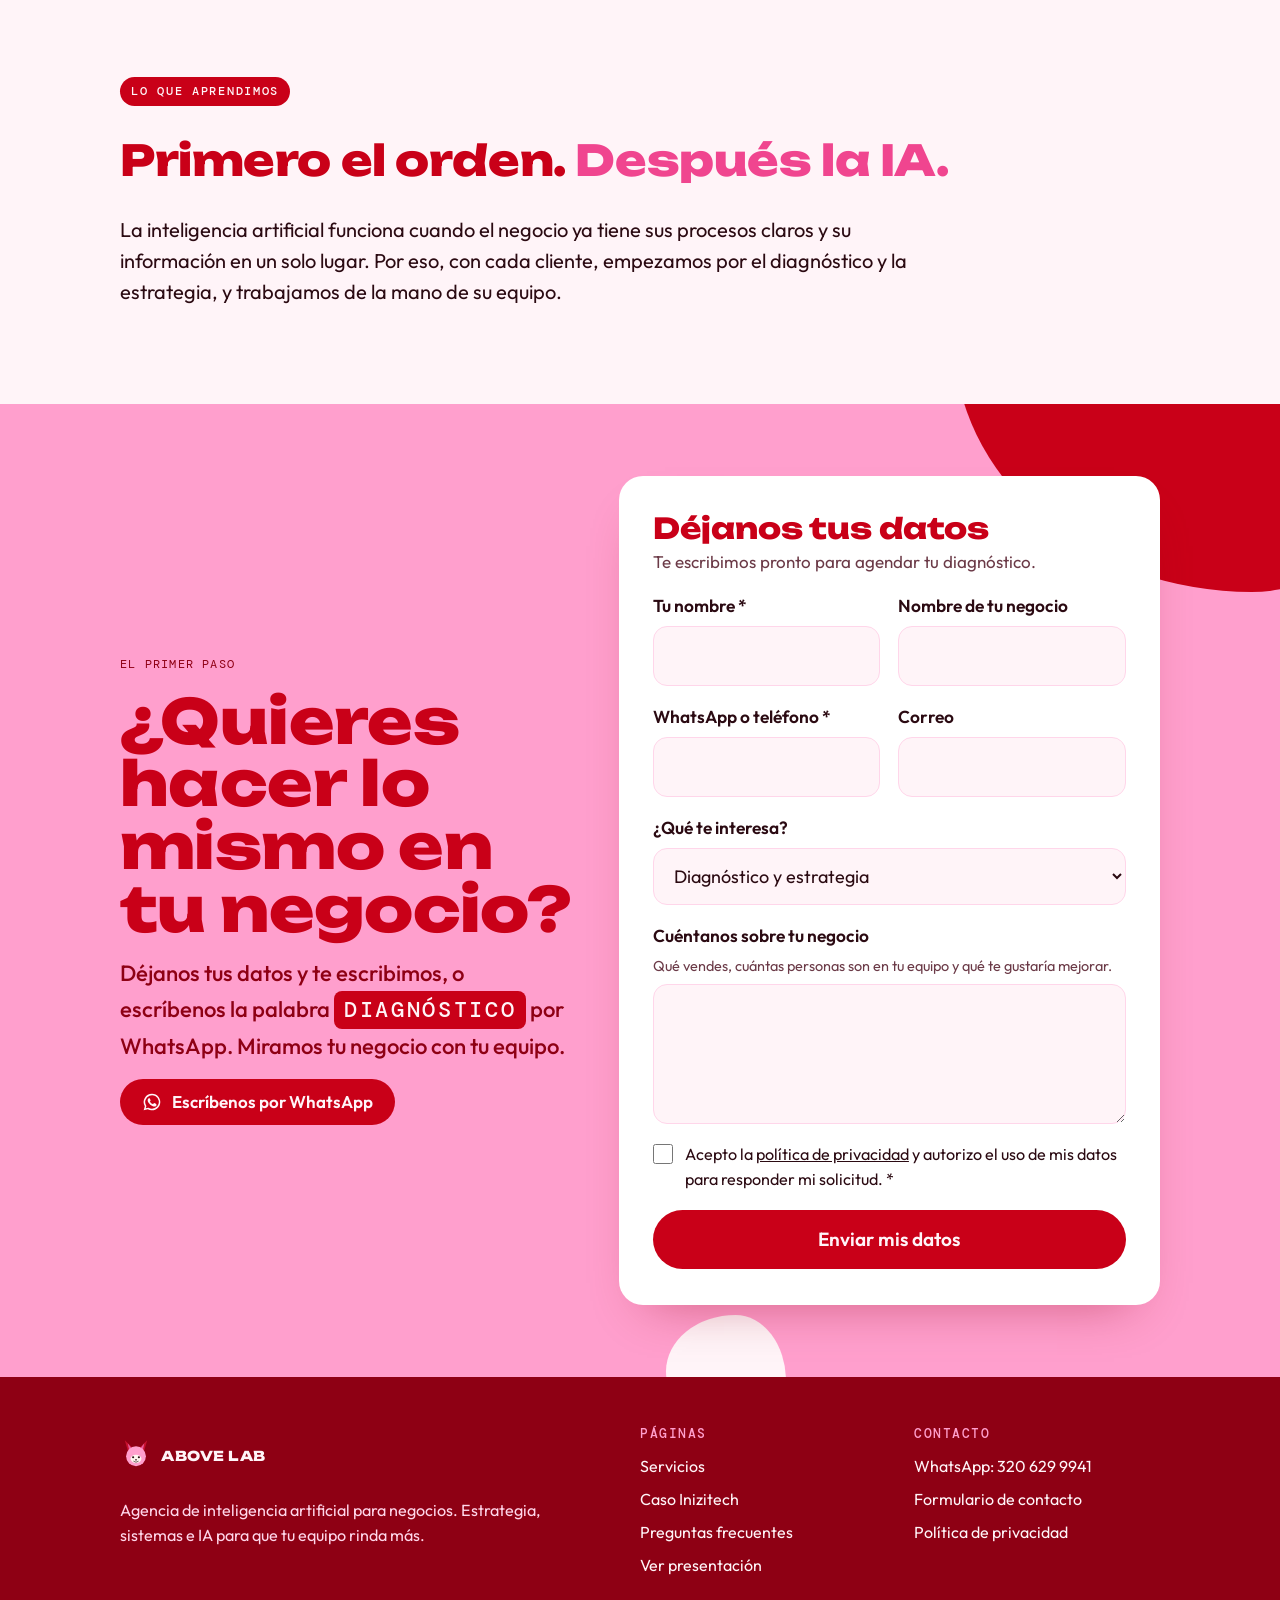
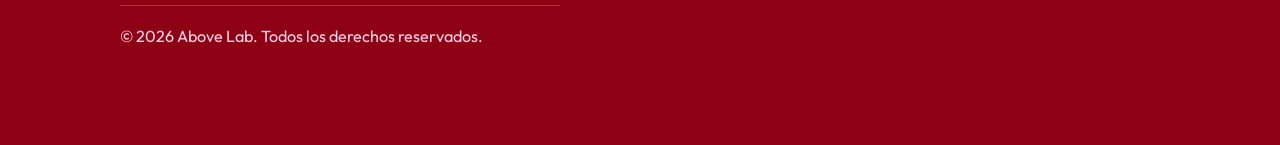
==== commit 6f450161: "Botón "Déjanos tus datos" arriba que lleva al formulario - Portada de Inicio, Servicios y Caso con b" ====
--- a/caso-inizitech/index.html
+++ b/caso-inizitech/index.html
@@ -62,7 +62,7 @@
         <a href="/caso-inizitech/" aria-current="page">Caso</a>
         <a href="/#preguntas">Preguntas</a>
         <a href="/contacto/">Contacto</a>
-        <a class="btn chico" href="https://wa.me/573206299941?text=DIAGN%C3%93STICO" target="_blank" rel="noopener">Agenda tu diagnóstico</a>
+        <a class="btn chico" href="#formulario">Agenda tu diagnóstico</a>
       </nav>
     </div>
   </header>
@@ -75,6 +75,9 @@
         <span class="eyebrow">Caso</span>
         <h1>Inizitech: <em>el primer negocio</em> en pasar por el método.</h1>
         <p class="lede">Antes de ofrecer el método a otros negocios, lo aplicamos en uno propio.</p>
+        <div class="botones on-rojo">
+          <a class="btn claro" href="#formulario">Déjanos tus datos ↓</a>
+        </div>
       </div>
     </section>
 
@@ -108,7 +111,7 @@
     </section>
 
     <!-- Llamado final con formulario -->
-    <section class="cierre" id="formulario" aria-labelledby="cierre-titulo">
+    <section class="cierre" aria-labelledby="cierre-titulo">
       <div class="blob uno" aria-hidden="true"></div>
       <div class="blob dos" aria-hidden="true"></div>
       <div class="wrap cierre-grid">
@@ -120,7 +123,7 @@
             <a class="btn" href="https://wa.me/573206299941?text=DIAGN%C3%93STICO" target="_blank" rel="noopener"><svg viewBox="0 0 24 24" aria-hidden="true"><use href="#ico-wa"/></svg> Escríbenos por WhatsApp</a>
           </div>
         </div>
-        <form class="form" name="contacto" method="POST" action="/gracias/" data-netlify="true" netlify-honeypot="bot-field">
+        <form class="form" id="formulario" name="contacto" method="POST" action="/gracias/" data-netlify="true" netlify-honeypot="bot-field">
             <input type="hidden" name="form-name" value="contacto">
             <p class="oculto"><label>No llenes este campo: <input name="bot-field" tabindex="-1" autocomplete="off"></label></p>
             <div class="form-cabeza">
--- a/styles.css
+++ b/styles.css
@@ -103,6 +103,7 @@
 .enlace{font-weight:600;color:var(--rojo);text-decoration:none;display:inline-flex;align-items:center;gap:6px}
 .enlace:hover{text-decoration:underline}
 .on-rojo .enlace{color:var(--crema)}
+.on-rojo-enlace{color:var(--crema)}
 
 /* ===== Secciones ===== */
 .seccion{padding-block:64px}
